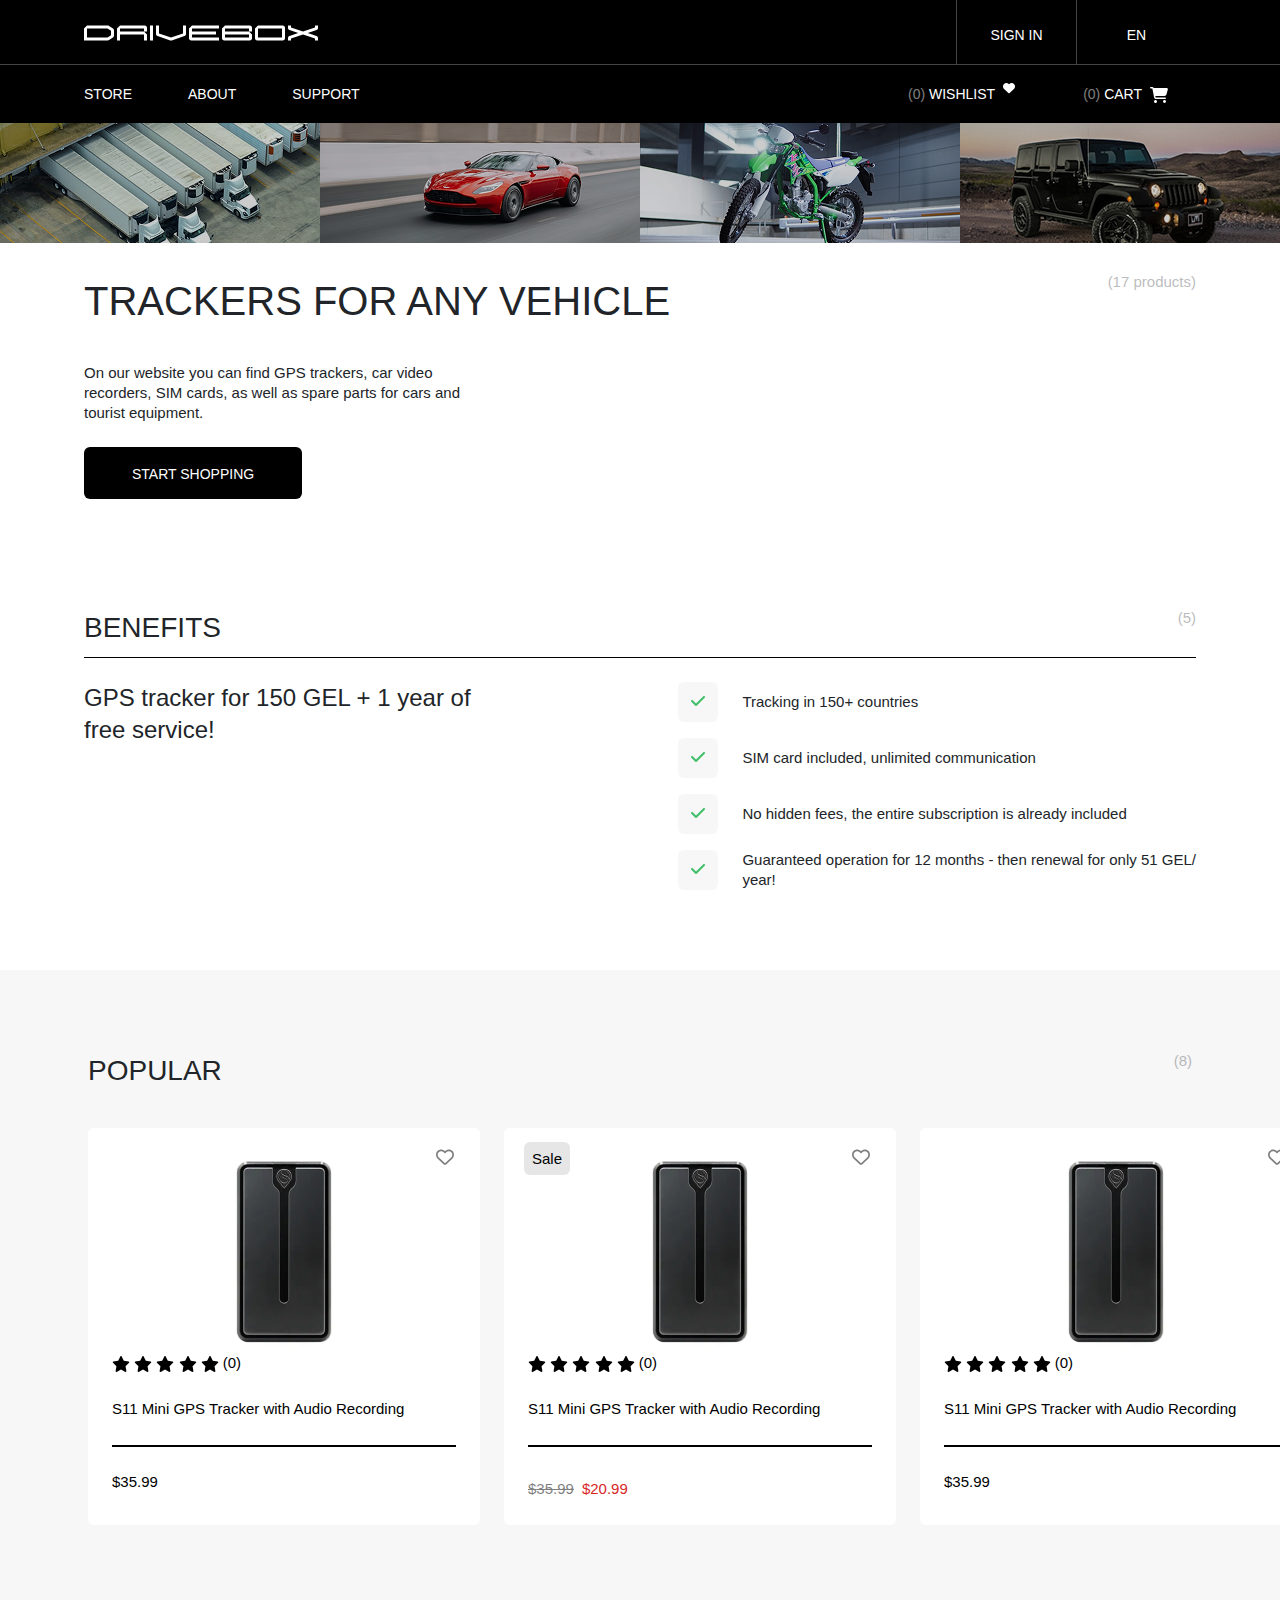
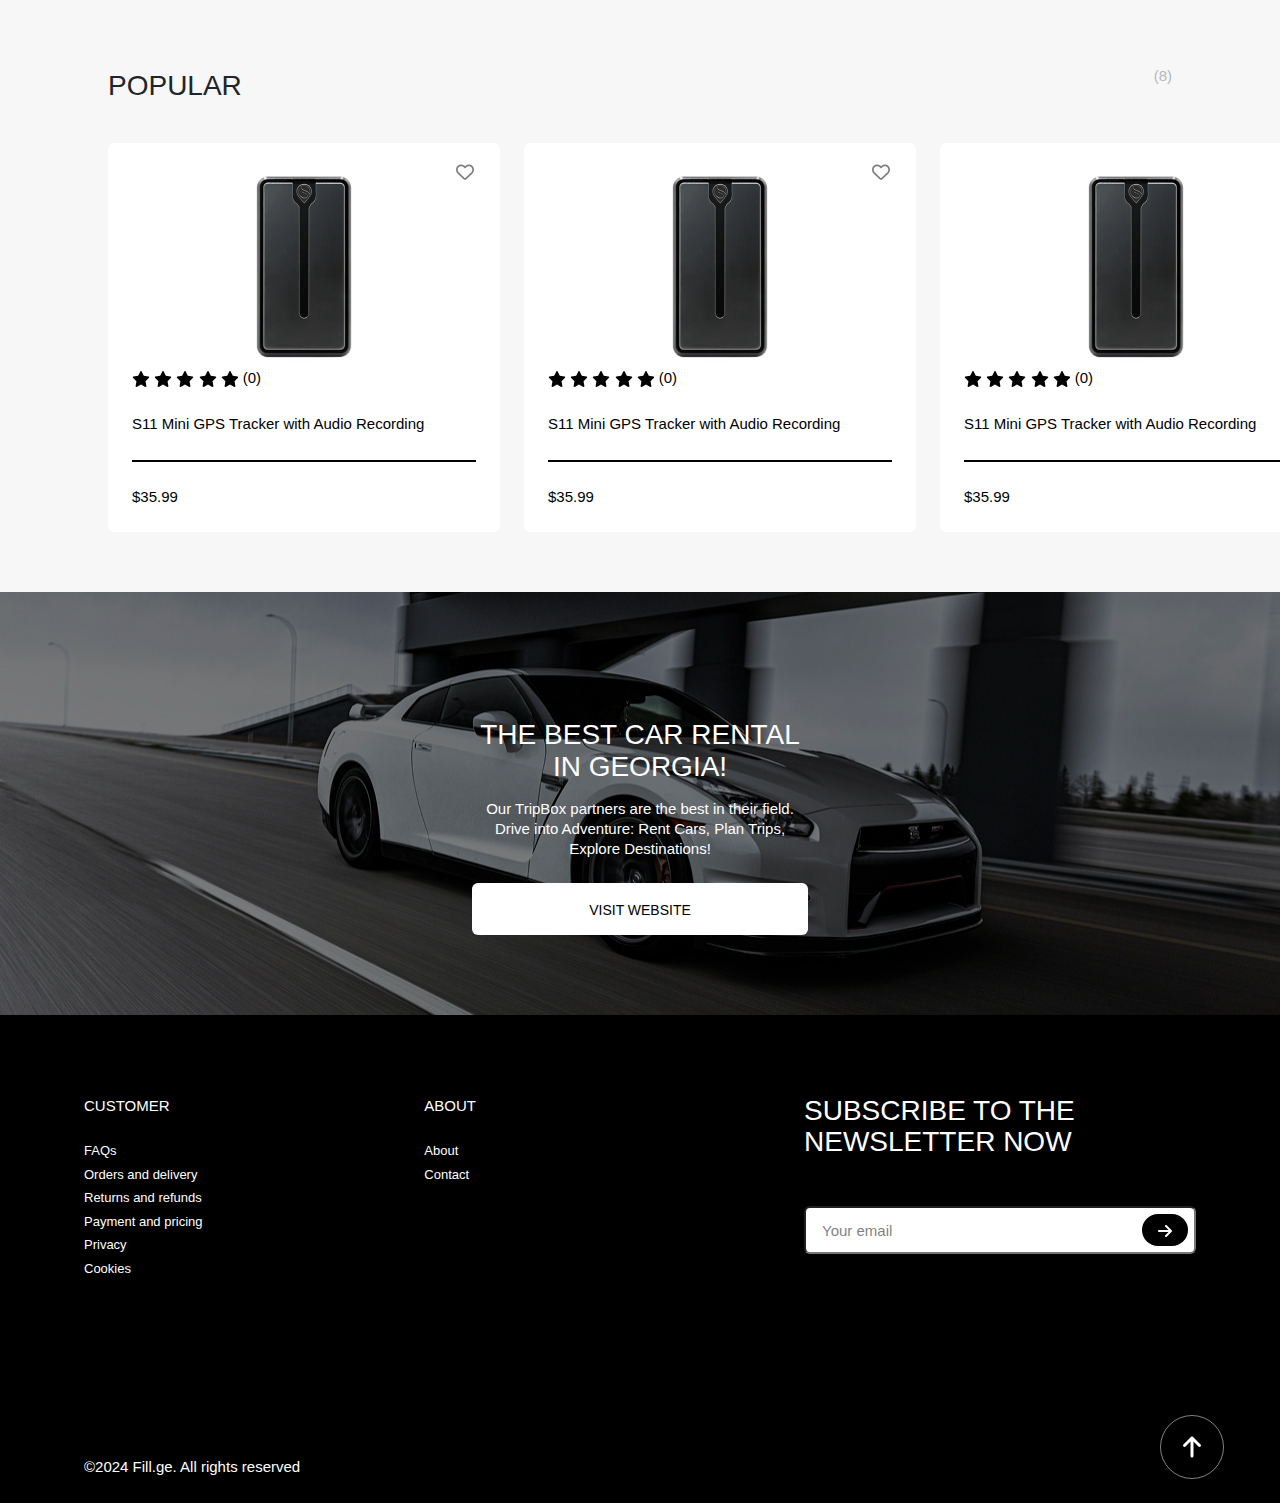
==== home.html @ 739a4459 "Add files via upload" ====
<!DOCTYPE html>
<html lang="en">
<head>
    <meta charset="UTF-8">
    <link rel="stylesheet" type="text/css" href="https://cdn.jsdelivr.net/npm/slick-carousel@1.8.1/slick/slick.css" />
    
    <link rel="stylesheet" href="assets/css/style.min.css">
    
    <!-- Useful meta tags -->
    <meta http-equiv="x-ua-compatible" content="ie=edge">
    <meta name="viewport" content="width=device-width, initial-scale=1, shrink-to-fit=no">
    <meta name="robots" content="index, follow">
    <meta name="google" content="notranslate">
    <meta name="format-detection" content="telephone=no">
    <meta name="description" content="">
    
    <title>Drivebox</title>
</head>
<body>
    <!-- SVG Wishlists -->
    <svg display="none" xmlns="http://www.w3.org/2000/svg">
        <symbol id="wishWithBackground" viewBox="0 0 32 32">

            <path d="M1.4875 9.3875L7.13438 14.6594C7.36875 14.8781 7.67812 15 8 15C8.32187 15 8.63125 14.8781 8.86563 14.6594L14.5125 9.3875C15.4625 8.50312 16 7.2625 16 5.96562V5.78437C16 3.6 14.4219 1.7375 12.2688 1.37812C10.8438 1.14062 9.39375 1.60625 8.375 2.625L8 3L7.625 2.625C6.60625 1.60625 5.15625 1.14062 3.73125 1.37812C1.57812 1.7375 0 3.6 0 5.78437V5.96562C0 7.2625 0.5375 8.50312 1.4875 9.3875Z"/>

        </symbol>
    </svg>

    <svg display="none" xmlns="http://www.w3.org/2000/svg">
        <symbol id="wish" viewBox="0 0 32 32">

            <path d="M10.5844 21.9469L10.4672 21.8391L2.25469 14.2126C0.815625 12.8766 0 11.0016 0 9.03756V8.88287C0 5.58287 2.34375 2.75162 5.5875 2.13287C7.43437 1.77662 9.32344 2.20318 10.8281 3.26256C11.25 3.56256 11.6438 3.90943 12 4.30787C12.1969 4.08287 12.4078 3.87662 12.6328 3.68443C12.8062 3.53443 12.9844 3.39381 13.1719 3.26256C14.6766 2.20318 16.5656 1.77662 18.4125 2.12818C21.6562 2.74693 24 5.58287 24 8.88287V9.03756C24 11.0016 23.1844 12.8766 21.7453 14.2126L13.5328 21.8391L13.4156 21.9469C13.0313 22.3032 12.525 22.5047 12 22.5047C11.475 22.5047 10.9688 22.3079 10.5844 21.9469ZM11.2078 6.79693C11.1891 6.78287 11.175 6.76412 11.1609 6.74537L10.3266 5.80787L10.3219 5.80318C9.23906 4.58912 7.60312 4.036 6.00937 4.34068C3.825 4.75787 2.25 6.661 2.25 8.88287V9.03756C2.25 10.3735 2.80781 11.6532 3.7875 12.5626L12 20.1891L20.2125 12.5626C21.1922 11.6532 21.75 10.3735 21.75 9.03756V8.88287C21.75 6.66568 20.175 4.75787 17.9953 4.34068C16.4016 4.036 14.7609 4.59381 13.6828 5.80318C13.6828 5.80318 13.6828 5.80318 13.6781 5.80787C13.6734 5.81256 13.6781 5.80787 13.6734 5.81256L12.8391 6.75006C12.825 6.76881 12.8062 6.78287 12.7922 6.80162C12.5812 7.01256 12.2953 7.12975 12 7.12975C11.7047 7.12975 11.4188 7.01256 11.2078 6.80162V6.79693Z"/>

        </symbol>
    </svg>


    <div class="page">
        <header class="header">
            <div class="container">
                <div class="header__top">
                    <div class="header__top_wrapper">
                        <div class="header__logo">
                            <a href="#">
                                <img src="assets/images/header/logo.svg" alt="DRIVEBOX">
                            </a>
                        </div>
                        <div class="header__sign-lang">
                            <a href="" class="header__btn">
                                Sign in
                            </a>
                            <button class="header__btn">
                                En
                            </button>
                        </div>
                    </div>
                </div>
            </div>
                <hr class="header__line">
                <div class="container">
                    <div class="header__bottom">
                        <div class="header__bottom_wrapper">
                            <nav class="header__nav">
                                <a href="" class="header__btn first">
                                    Store
                                </a>
                                <a href="" class="header__btn">
                                    About
                                </a>
                                <a href="" class="header__btn">
                                    Support
                                </a>
                            </nav>
                            <div class="header__nav">
                                <div class="wishlist__wrapper">
                                    <button class="header__btn wishlist_btn">
                                        <p>
                                            <span>(0)</span> Wishlist
                                        </p>
                                        <div class="header__icon">
                                            <svg>
                                                <use xlink:href="#wishWithBackground"></use>
                                            </svg>
                                        </div>
        
                                    </button>
                                    <div class="wishlist">
                                        <div class="wishlist__top">
                                            <p>Wishlist</p>
                                            <button class="close">
                                                <span></span>
                                                <span></span>
                                            </button>
                                        </div>
                                        <div class="wishlist__list">
                                            <a href="" class="wishlist__item">
                                                <div class="wishlist__pic">
                                                    <button class="wishlist__wish">
                                                        <svg>
                                                            <use xlink:href="#wishWithBackground"></use>
                                                        </svg>
                                                    </button>
                                                    <div class="wishlist__img">
                                                        <img src="assets/images/products/1/R56L_main_small.png" alt="">
                                                    </div>
                                                </div>
                                                <div class="wishlist__info">
                                                    <p class="wishlist__title">
                                                        R58L - 4G OBD2 GPS Tracker for Vehicle
                                                    </p>
                                                    <p class="wishlist__desc">
                                                        GPS tracker for trucks, cars
                                                    </p>
                                                </div>
                                            </a>
        
                                            <a href="" class="wishlist__item">
                                                <div class="wishlist__pic">
                                                    <button class="wishlist__wish">
                                                        <svg>
                                                            <use xlink:href="#wishWithBackground"></use>
                                                        </svg>
                                                    </button>
                                                    <div class="wishlist__img">
                                                        <img src="assets/images/products/1/R56L_main_small.png" alt="">
                                                    </div>
                                                </div>
                                                <div class="wishlist__info">
                                                    <p class="wishlist__title">
                                                        R58L - 4G OBD2 GPS Tracker for Vehicle
                                                    </p>
                                                    <p class="wishlist__desc">
                                                        GPS tracker for trucks, cars
                                                    </p>
                                                </div>
                                            </a>
        
                                            <a href="" class="wishlist__item">
                                                <div class="wishlist__pic">
                                                    <button class="wishlist__wish">
                                                        <svg>
                                                            <use xlink:href="#wishWithBackground"></use>
                                                        </svg>
                                                    </button>
                                                    <div class="wishlist__img">
                                                        <img src="assets/images/products/1/R56L_main_small.png" alt="">
                                                    </div>
                                                </div>
                                                <div class="wishlist__info">
                                                    <p class="wishlist__title">
                                                        R58L - 4G OBD2 GPS Tracker for Vehicle
                                                    </p>
                                                    <p class="wishlist__desc">
                                                        GPS tracker for trucks, cars
                                                    </p>
                                                </div>
                                            </a>
                                        </div>
                                    </div>
                                </div>
                                <a href="" class="header__btn">
                                    <p>
                                        <span>(0)</span> Cart
                                    </p>
                                    <div class="header__icon">
                                        <img src="assets/images/header/icons/cart.svg" alt="">
                                    </div>
                                </a>
                            </div>
                        </div>
                    </div>
                </div>
            </div>
        </header>
        <main class="main">
            
            <div class="carousel">
                <div class="carousel__wrapper">
                    <a href="">
                        <img src="assets/images/main_carousel/1.jpg" alt="">
                    </a>
                    <a href="">
                        <img src="assets/images/main_carousel/2.jpg" alt="">
                    </a>
                    <a href="">
                        <img src="assets/images/main_carousel/3.jpg" alt="">
                    </a>
                    <a href="">
                        <img src="assets/images/main_carousel/4.jpg" alt="">
                    </a>
                    <a href="">
                        <img src="assets/images/main_carousel/1.jpg" alt="">
                    </a>
                    <a href="">
                        <img src="assets/images/main_carousel/2.jpg" alt="">
                    </a>
                    <a href="">
                        <img src="assets/images/main_carousel/3.jpg" alt="">
                    </a>
                    <a href="">
                        <img src="assets/images/main_carousel/4.jpg" alt="">
                    </a>
                </div>
            </div>
            
            <section class="intro">
                <div class="container">
                    <div class="intro__info">
                        <div class="intro__title">
                            <h1>
                                Trackers for any vehicle
                            </h1>
                            <div class="intro__quantity">
                                (17 products)
                            </div>
                        </div>
                        <p>
                            On our website you can find GPS trackers, car video recorders, SIM cards, as well as spare parts for cars and tourist equipment.
                        </p>
                        <a href="">
                            Start shopping
                        </a>
                    </div>
                </div>
            </section>
            
            <section class="benefits">
                <div class="container">
                    <div class="intro__title">
                        <h2>
                            Benefits
                        </h2>
                        <div class="intro__quantity">
                            (5)
                        </div>
                    </div>
                    <div class="benefits__row">
                        <p>
                            GPS tracker for 150 GEL + 1 year of free service!
                        </p>
                        <div class="benefits__row_item">
                            <div class="benefit">
                                <div class="benefit__icon">
                                    <img src="assets/images/icons/benefit_check.svg" alt="">
                                </div>
                                <p>
                                    Tracking in 150+ countries
                                </p>
                            </div>
                            <div class="benefit">
                                <div class="benefit__icon">
                                    <img src="assets/images/icons/benefit_check.svg" alt="">
                                </div>
                                <p>
                                    SIM card included, unlimited communication
                                </p>
                            </div>
                            <div class="benefit">
                                <div class="benefit__icon">
                                    <img src="assets/images/icons/benefit_check.svg" alt="">
                                </div>
                                <p>
                                    No hidden fees, the entire subscription is already included
                                </p>
                            </div>
                            <div class="benefit">
                                <div class="benefit__icon">
                                    <img src="assets/images/icons/benefit_check.svg" alt="">
                                </div>
                                <p>
                                    Guaranteed operation for 12 months - then renewal for only 51 GEL/ <br> year!
                                </p>
                            </div>
                        </div>
                    </div>
                </div>
            </section>
            
            <section class="popular">
                <div class="container">
                    <div class="intro__title">
                        <h2>
                            Popular
                        </h2>
                        <div class="intro__quantity">
                            (8)
                        </div>
                    </div>
                    <div class="you_may_also_like__row">
                        <div class="you_may_also_like__card">
                            <div class="you_may_also_like__card_img">
                                <img src="assets/images/you_may_also_like/1.png" alt="">
                            </div>
                            <a href="" class="you_may_also_like__card_info">
                                <div class="you_may_also_like__card_rate">
                                    <div class="you_may_also_like__card_stars">
                                        <img src="assets/images/icons/star.svg" alt="">
                                        <img src="assets/images/icons/star.svg" alt="">
                                        <img src="assets/images/icons/star.svg" alt="">
                                        <img src="assets/images/icons/star.svg" alt="">
                                        <img src="assets/images/icons/star.svg" alt="">
                                    </div>
                                    <p>(0)</p>
                                </div>
                                <p class="you_may_also_like__card_title">
                                    S11 Mini GPS Tracker with Audio Recording
                                </p>
                                <hr>
                                <p class="you_may_also_like__card_price">
                                    <span>$</span>35.99
                                </p>
                            </a>
                            <button class="you_may_also_like__card_wish">
                                <svg>
                                    <use xlink:href="#wish"></use>
                                </svg>
                            </button>
                        </div>
            
                        <div class="you_may_also_like__card">
                            <div class="you_may_also_like__card_img">
                                <img src="assets/images/you_may_also_like/1.png" alt="">
                            </div>
                            <a href="" class="you_may_also_like__card_info">
                                <div class="you_may_also_like__card_rate">
                                    <div class="you_may_also_like__card_stars">
                                        <img src="assets/images/icons/star.svg" alt="">
                                        <img src="assets/images/icons/star.svg" alt="">
                                        <img src="assets/images/icons/star.svg" alt="">
                                        <img src="assets/images/icons/star.svg" alt="">
                                        <img src="assets/images/icons/star.svg" alt="">
                                    </div>
                                    <p>(0)</p>
                                </div>
                                <p class="you_may_also_like__card_title">
                                    S11 Mini GPS Tracker with Audio Recording
                                </p>
                                <hr>
                                <div class="you_may_also_like__card_price_sale">
                                    <p class="you_may_also_like__card_price old">
                                        <span>$</span>35.99
                                    </p>
                                    <p class="you_may_also_like__card_price sale">
                                        <span>$</span>20.99
                                    </p>
                                </div>
                            </a>
                            <button class="you_may_also_like__card_wish">
                                <svg>
                                    <use xlink:href="#wish"></use>
                                </svg>
                            </button>
                            <div class="you_may_also_like__card_sale">
                                <a href="">
                                    Sale
                                </a>
                            </div>
                        </div>
            
                        <div class="you_may_also_like__card">
                            <div class="you_may_also_like__card_img">
                                <img src="assets/images/you_may_also_like/1.png" alt="">
                            </div>
                            <a href="" class="you_may_also_like__card_info">
                                <div class="you_may_also_like__card_rate">
                                    <div class="you_may_also_like__card_stars">
                                        <img src="assets/images/icons/star.svg" alt="">
                                        <img src="assets/images/icons/star.svg" alt="">
                                        <img src="assets/images/icons/star.svg" alt="">
                                        <img src="assets/images/icons/star.svg" alt="">
                                        <img src="assets/images/icons/star.svg" alt="">
                                    </div>
                                    <p>(0)</p>
                                </div>
                                <p class="you_may_also_like__card_title">
                                    S11 Mini GPS Tracker with Audio Recording
                                </p>
                                <hr>
                                <p class="you_may_also_like__card_price">
                                    <span>$</span>35.99
                                </p>
                            </a>
                            <button class="you_may_also_like__card_wish">
                                <svg>
                                    <use xlink:href="#wish"></use>
                                </svg>
                            </button>
                        </div>
                    </div>
                </div>
            </section>
            
            <section class="new_arrivals">
                <div class="container">
                    <div class="intro__title">
                        <h2>
                            Popular
                        </h2>
                        <div class="intro__quantity">
                            (8)
                        </div>
                    </div>
                    <div class="you_may_also_like__row">
                        <div class="you_may_also_like__card">
                            <div class="you_may_also_like__card_img">
                                <img src="assets/images/you_may_also_like/1.png" alt="">
                            </div>
                            <a href="" class="you_may_also_like__card_info">
                                <div class="you_may_also_like__card_rate">
                                    <div class="you_may_also_like__card_stars">
                                        <img src="assets/images/icons/star.svg" alt="">
                                        <img src="assets/images/icons/star.svg" alt="">
                                        <img src="assets/images/icons/star.svg" alt="">
                                        <img src="assets/images/icons/star.svg" alt="">
                                        <img src="assets/images/icons/star.svg" alt="">
                                    </div>
                                    <p>(0)</p>
                                </div>
                                <p class="you_may_also_like__card_title">
                                    S11 Mini GPS Tracker with Audio Recording
                                </p>
                                <hr>
                                <p class="you_may_also_like__card_price">
                                    <span>$</span>35.99
                                </p>
                            </a>
                            <button class="you_may_also_like__card_wish">
                                <svg>
                                    <use xlink:href="#wish"></use>
                                </svg>
                            </button>
                        </div>
            
                        <div class="you_may_also_like__card">
                            <div class="you_may_also_like__card_img">
                                <img src="assets/images/you_may_also_like/1.png" alt="">
                            </div>
                            <a href="" class="you_may_also_like__card_info">
                                <div class="you_may_also_like__card_rate">
                                    <div class="you_may_also_like__card_stars">
                                        <img src="assets/images/icons/star.svg" alt="">
                                        <img src="assets/images/icons/star.svg" alt="">
                                        <img src="assets/images/icons/star.svg" alt="">
                                        <img src="assets/images/icons/star.svg" alt="">
                                        <img src="assets/images/icons/star.svg" alt="">
                                    </div>
                                    <p>(0)</p>
                                </div>
                                <p class="you_may_also_like__card_title">
                                    S11 Mini GPS Tracker with Audio Recording
                                </p>
                                <hr>
                                <p class="you_may_also_like__card_price">
                                    <span>$</span>35.99
                                </p>
                            </a>
                            <button class="you_may_also_like__card_wish">
                                <svg>
                                    <use xlink:href="#wish"></use>
                                </svg>
                            </button>
                        </div>
            
                        <div class="you_may_also_like__card">
                            <div class="you_may_also_like__card_img">
                                <img src="assets/images/you_may_also_like/1.png" alt="">
                            </div>
                            <a href="" class="you_may_also_like__card_info">
                                <div class="you_may_also_like__card_rate">
                                    <div class="you_may_also_like__card_stars">
                                        <img src="assets/images/icons/star.svg" alt="">
                                        <img src="assets/images/icons/star.svg" alt="">
                                        <img src="assets/images/icons/star.svg" alt="">
                                        <img src="assets/images/icons/star.svg" alt="">
                                        <img src="assets/images/icons/star.svg" alt="">
                                    </div>
                                    <p>(0)</p>
                                </div>
                                <p class="you_may_also_like__card_title">
                                    S11 Mini GPS Tracker with Audio Recording
                                </p>
                                <hr>
                                <p class="you_may_also_like__card_price">
                                    <span>$</span>35.99
                                </p>
                            </a>
                            <button class="you_may_also_like__card_wish">
                                <svg>
                                    <use xlink:href="#wish"></use>
                                </svg>
                            </button>
                        </div>
                    </div>
                </div>
            </section>
            
            <section class="about">
                <div class="container">
                    <div class="logo">
                        <img src="assets/images/about/logo.jpg" alt="">
                    </div>
                    <div class="about__info">
                        <h2>
                            The best car rental in Georgia!
                        </h2>
                        <p>
                            Our TripBox partners are the best in their field. Drive into Adventure: Rent Cars, Plan Trips, Explore Destinations!
                        </p>
                    </div>
                    <a href="">
                        Visit website
                    </a>
                </div>
            </section>
        </main>

        <footer class="footer">
            <div class="container">
                <div class="footer__main">
                    <div class="footer__links">
                        <div class="footer__links_wrapper">
                            <div class="footer__nav_wrapper">
                                <nav class="footer__nav">
                                    <p>
                                        CUSTOMER
                                    </p>
                                    <ul>
                                        <li>
                                            <a href="">
                                                FAQs
                                            </a>
                                            <a href="">
                                                Orders and delivery
                                            </a>
                                            <a href="">
                                                Returns and refunds
                                            </a>
                                            <a href="">
                                                Payment and pricing
                                            </a>
                                            <a href="">
                                                Privacy
                                            </a>
                                            <a href="">
                                                Cookies
                                            </a>
                                        </li>
                                    </ul>
                                </nav>
                                <nav class="footer__nav">
                                    <p>
                                        ABOUT
                                    </p>
                                    <ul>
                                        <li>
                                            <a href="">
                                                About
                                            </a>
                                            <a href="">
                                                Contact
                                            </a>
                                        </li>
                                    </ul>
                                </nav>
                            </div>
                        </div>
                        <p>©2024 Fill.ge. All rights reserved</p>
                    </div>
                    <div class="footer__newsletter">
                        <div class="footer__newsletter_wrapper">
                            <p>
                                Subscribe to the newsletter now
                            </p>
                            <form action="">
                                <input type="email" placeholder="Your email">
                                <button type="submit">
                                    <img src="assets/images/footer/icons/submit.svg" alt="">
                                </button>
                            </form>
                        </div>
                    </div>
                </div>
                <a href="#" class="back">
                    <img src="assets/images/footer/icons/back.svg" alt="">
                </a>
            </div>
        </footer>
    </div>

    <!-- JQuery -->
    <script src="https://cdnjs.cloudflare.com/ajax/libs/jquery/3.6.1/jquery.min.js"
    integrity="sha512-aVKKRRi/Q/YV+4mjoKBsE4x3H+BkegoM/em46NNlCqNTmUYADjBbeNefNxYV7giUp0VxICtqdrbqU7iVaeZNXA=="
    crossorigin="anonymous" referrerpolicy="no-referrer"></script>
    <script src="https://code.jquery.com/jquery-1.11.3.min.js"></script>

    <!-- Slick Slider -->
    <script type="text/javascript" src="https://cdn.jsdelivr.net/npm/slick-carousel@1.8.1/slick/slick.min.js"></script>

    <script src="assets/js/app.js"></script>
</body>
</html>
---- assets/css/style.min.css ----
@font-face {
  font-family: "BPG ExtraSquare Mtavruli";
  src: url("fonts/BPGExtraSquareMtavruli.woff2") format("woff2"), url("fonts/BPGExtraSquareMtavruli.woff") format("woff");
  font-weight: normal;
  font-style: normal;
  font-display: swap;
}
:root {
  --font-family: "BPG ExtraSquare Mtavruli", sans-serif;
  --second-family: "Noto Sans Georgian", sans-serif;
  --third-family: "Roboto", sans-serif;
}

/*!
 * Bootstrap Reboot v4.3.1 (https://getbootstrap.com/)
 * Copyright 2011-2019 The Bootstrap Authors
 * Copyright 2011-2019 Twitter, Inc.
 * Licensed under MIT (https://github.com/twbs/bootstrap/blob/master/LICENSE)
 * Forked from Normalize.css, licensed MIT (https://github.com/necolas/normalize.css/blob/master/LICENSE.md)
 */
*, ::after, ::before {
  box-sizing: border-box;
}

html {
  font-family: sans-serif;
  line-height: 1.15;
  -webkit-text-size-adjust: 100%;
  -webkit-tap-highlight-color: transparent;
}

article, aside, figcaption, figure, footer, header, hgroup, main, nav, section {
  display: block;
}

body {
  margin: 0;
  font-family: -apple-system, BlinkMacSystemFont, "Segoe UI", Roboto, "Helvetica Neue", Arial, "Noto Sans", sans-serif, "Apple Color Emoji", "Segoe UI Emoji", "Segoe UI Symbol", "Noto Color Emoji";
  font-size: 1rem;
  font-weight: 400;
  line-height: 1.5;
  color: #212529;
  text-align: left;
  background-color: #fff;
}

[tabindex="-1"]:focus {
  outline: 0 !important;
}

hr {
  box-sizing: content-box;
  height: 0;
  overflow: visible;
}

h1, h2, h3, h4, h5, h6 {
  margin-top: 0;
  margin-bottom: 0.5rem;
}

p {
  margin-top: 0;
  margin-bottom: 1rem;
}

abbr[data-original-title], abbr[title] {
  text-decoration: underline;
  -webkit-text-decoration: underline dotted;
  text-decoration: underline dotted;
  cursor: help;
  border-bottom: 0;
  -webkit-text-decoration-skip-ink: none;
  text-decoration-skip-ink: none;
}

address {
  margin-bottom: 1rem;
  font-style: normal;
  line-height: inherit;
}

dl, ol, ul {
  margin-top: 0;
  margin-bottom: 1rem;
}

ol ol, ol ul, ul ol, ul ul {
  margin-bottom: 0;
}

dt {
  font-weight: 700;
}

dd {
  margin-bottom: 0.5rem;
  margin-left: 0;
}

blockquote {
  margin: 0 0 1rem;
}

b, strong {
  font-weight: bolder;
}

small {
  font-size: 80%;
}

sub, sup {
  position: relative;
  font-size: 75%;
  line-height: 0;
  vertical-align: baseline;
}

sub {
  bottom: -0.25em;
}

sup {
  top: -0.5em;
}

a {
  color: #007bff;
  text-decoration: none;
  background-color: transparent;
}

a:hover {
  color: #0056b3;
  text-decoration: underline;
}

a:not([href]):not([tabindex]) {
  color: inherit;
  text-decoration: none;
}

a:not([href]):not([tabindex]):focus, a:not([href]):not([tabindex]):hover {
  color: inherit;
  text-decoration: none;
}

a:not([href]):not([tabindex]):focus {
  outline: 0;
}

code, kbd, pre, samp {
  font-family: SFMono-Regular, Menlo, Monaco, Consolas, "Liberation Mono", "Courier New", monospace;
  font-size: 1em;
}

pre {
  margin-top: 0;
  margin-bottom: 1rem;
  overflow: auto;
}

figure {
  margin: 0 0 1rem;
}

img {
  vertical-align: middle;
  border-style: none;
}

svg {
  overflow: hidden;
  vertical-align: middle;
}

table {
  border-collapse: collapse;
}

caption {
  padding-top: 0.75rem;
  padding-bottom: 0.75rem;
  color: #6c757d;
  text-align: left;
  caption-side: bottom;
}

th {
  text-align: inherit;
}

label {
  display: inline-block;
  margin-bottom: 0.5rem;
}

button {
  border-radius: 0;
}

button:focus {
  outline: 1px dotted;
  outline: 5px auto -webkit-focus-ring-color;
}

button, input, optgroup, select, textarea {
  margin: 0;
  font-family: inherit;
  font-size: inherit;
  line-height: inherit;
}

button, input {
  overflow: visible;
}

button, select {
  text-transform: none;
}

select {
  word-wrap: normal;
}

[type=button], [type=reset], [type=submit], button {
  -webkit-appearance: button;
}

[type=button]:not(:disabled), [type=reset]:not(:disabled), [type=submit]:not(:disabled), button:not(:disabled) {
  cursor: pointer;
}

[type=button]::-moz-focus-inner, [type=reset]::-moz-focus-inner, [type=submit]::-moz-focus-inner, button::-moz-focus-inner {
  padding: 0;
  border-style: none;
}

input[type=checkbox], input[type=radio] {
  box-sizing: border-box;
  padding: 0;
}

input[type=date], input[type=datetime-local], input[type=month], input[type=time] {
  -webkit-appearance: listbox;
}

textarea {
  overflow: auto;
  resize: vertical;
}

fieldset {
  min-width: 0;
  padding: 0;
  margin: 0;
  border: 0;
}

legend {
  display: block;
  width: 100%;
  max-width: 100%;
  padding: 0;
  margin-bottom: 0.5rem;
  font-size: 1.5rem;
  line-height: inherit;
  color: inherit;
  white-space: normal;
}

progress {
  vertical-align: baseline;
}

[type=number]::-webkit-inner-spin-button, [type=number]::-webkit-outer-spin-button {
  height: auto;
}

[type=search] {
  outline-offset: -2px;
  -webkit-appearance: none;
}

[type=search]::-webkit-search-decoration {
  -webkit-appearance: none;
}

::-webkit-file-upload-button {
  font: inherit;
  -webkit-appearance: button;
}

output {
  display: inline-block;
}

summary {
  display: list-item;
  cursor: pointer;
}

template {
  display: none;
}

[hidden] {
  display: none !important;
}

html {
  scroll-behavior: smooth;
}

body {
  background-color: #f7f7f8;
  font-size: 15px;
  font-family: var(--font-family);
}

p {
  margin: 0;
}

button {
  outline: none;
  background: none;
  border: 0;
}
button:focus {
  outline: none;
}

.page {
  display: flex;
  flex-direction: column;
}

.container {
  max-width: 1168px;
  width: 100%;
  padding: 0 28px;
  margin: 0 auto;
}

h2 {
  font-weight: 400;
  font-size: 40px;
  text-transform: uppercase;
  text-align: center;
}

h3 {
  font-weight: 400;
  font-size: 24px;
  color: #000;
}

a {
  transition: all 0.3s ease;
  color: #000;
}
a:hover {
  color: #fff;
  text-decoration: none;
}

ul {
  padding-left: 0;
}

ul li {
  list-style-type: none;
}

.header {
  background: #000;
}

.header__top {
  padding: 0px 0;
}
.header__top .header__btn {
  border-left: 1px solid #444;
  padding: 24px 0px;
  width: 120px;
  height: 64px;
}

.header__icon svg {
  width: 24px;
  height: 24px;
  fill: #fff;
}

.header__top_wrapper {
  display: flex;
  align-items: center;
  justify-content: space-between;
}

.header__sign-lang {
  display: flex;
}
.header__sign-lang .header__btn {
  padding-top: 24.5px;
  padding-bottom: 24.5px;
}

.header__btn {
  text-align: center;
  background: none;
  display: block;
  border-top: 0;
  color: #fff;
  font-size: 14px;
  text-transform: uppercase;
}

.header__line {
  background: #444;
  height: 1px;
  border: 0;
  margin-top: 0px;
  margin-bottom: 0;
}

.header__bottom_wrapper {
  padding: 16px 0;
  display: flex;
  justify-content: space-between;
  align-items: center;
}

.header__nav {
  display: flex;
}
.header__nav .header__btn {
  padding-left: 28px;
  padding-right: 28px;
  display: flex;
  align-items: center;
}
.header__nav .header__btn.first {
  padding-left: 0;
}
.header__nav .header__btn p {
  margin-right: 8px;
  margin-bottom: 0;
}
.header__nav .header__btn p span {
  color: rgba(255, 255, 255, 0.5);
}

.wishlist {
  background: #fff;
  height: 100vh;
  padding: 24px;
  width: 420px;
  position: fixed;
  top: 0;
  right: 0;
  z-index: 9;
  overflow-y: auto;
  transform: translateX(100%);
  transition: all 0.3s ease;
}
.wishlist.active {
  transform: translateX(0);
}

.wishlist__top {
  display: flex;
  justify-content: space-between;
  font-size: 20px;
  color: #161612;
}

.close {
  height: 32px;
}
.close span {
  width: 32px;
  height: 1px;
  display: block;
  background-color: black;
  border-radius: 2px;
}
.close span:first-child {
  transform: rotate(45deg) translate(0px, 1px);
}
.close span:last-child {
  transform: rotate(-45deg) translate(0px, -1px);
}

.wishlist__list {
  margin-top: 24px;
}

.wishlist__item {
  display: flex;
  align-items: center;
  position: relative;
  justify-content: space-between;
}
.wishlist__item:hover {
  color: #000;
}
.wishlist__item:after {
  content: "";
  width: 100%;
  position: absolute;
  width: 100%;
  height: 2px;
  background: #d1d1d1;
  width: 420px;
  right: -24px;
  bottom: 0;
}
.wishlist__item:first-child:before {
  content: "";
  width: 100%;
  position: absolute;
  width: 100%;
  height: 2px;
  background: #d1d1d1;
  width: 420px;
  right: -24px;
  top: 0;
}

.wishlist__wish {
  position: absolute;
  top: 12px;
  left: -8px;
}
.wishlist__wish svg {
  width: 32px;
  height: 32px;
}

.wishlist__img {
  background: #f7f7f8;
  border-radius: 4px;
  width: 80px;
  height: 80px;
  background: #f7f7f8;
  margin: 16px 0;
}
.wishlist__img img {
  width: 100%;
  border-radius: 4px;
  height: 100%;
  object-fit: cover;
  mix-blend-mode: darken;
}

.wishlist__info {
  display: flex;
  flex-direction: column;
  justify-content: space-between;
  max-width: 252px;
  height: 64px;
}

.wishlist__title {
  line-height: 133%;
}

.wishlist__desc {
  font-size: 13px;
}

.carousel__wrapper {
  display: flex;
  overflow: auto;
  width: 100%;
}
.carousel__wrapper a {
  display: inline-block;
  max-width: 320px;
}
.carousel__wrapper a img {
  max-width: 320px;
  object-fit: cover;
}

.footer {
  background: #000;
  padding: 80px 0 24px;
  color: #fff;
  display: flex;
}
.footer .container {
  position: relative;
}

.footer__main {
  display: flex;
  justify-content: space-between;
}

.footer__main {
  display: flex;
  justify-content: space-between;
}

.footer__nav_wrapper {
  display: flex;
  justify-content: space-between;
}

.footer__links {
  display: flex;
  flex-direction: column;
  max-width: 392px;
  width: 100%;
  justify-content: space-between;
  min-height: 384px;
}

.footer__nav ul {
  margin-top: 24px;
}
.footer__nav a {
  font-size: 13px;
  margin-top: 4px;
  display: block;
  color: #fff;
  text-decoration: none;
}

.footer__newsletter {
  width: 392px;
  width: 100%;
  display: flex;
  justify-content: flex-end;
}
.footer__newsletter p {
  font-size: 28px;
  line-height: 114%;
  text-transform: uppercase;
  width: 392px;
}
.footer__newsletter form {
  position: relative;
  width: 100%;
  margin-top: 48px;
}
.footer__newsletter form input {
  width: 100%;
  border-radius: 6px;
  padding: 8px 8px 8px 16px;
  width: 392px;
  height: 48px;
  background: #fff;
  outline: none;
}
.footer__newsletter form input::placeholder {
  font-size: 15px;
  line-height: 133%;
  color: #000;
  opacity: 0.5;
}
.footer__newsletter form button {
  border-radius: 100px;
  width: 46px;
  height: 32px;
  background: #000;
  outline: none;
  border: none;
  position: absolute;
  right: 8px;
  top: 50%;
  transform: translateY(-50%);
}

.back {
  border: 1px solid rgba(255, 255, 255, 0.5);
  border-radius: 100px;
  width: 64px;
  height: 64px;
  text-align: center;
  position: absolute;
  right: 0;
  bottom: 0;
  display: flex;
  flex-direction: column;
  justify-content: center;
}
.back img {
  width: 18px;
  height: 24px;
  text-align: center;
  margin-left: auto;
  margin-right: auto;
}

.intro {
  padding: 28px 0;
  background: #fff;
}
.intro p {
  margin-top: 24px;
  line-height: 133%;
  max-width: 392px;
}
.intro a {
  margin-top: 24px;
  border-radius: 6px;
  padding: 18px 48px;
  height: 52px;
  background: #000;
  font-size: 14px;
  line-height: 1.4;
  text-transform: uppercase;
  text-align: center;
  color: #fff;
  display: inline-block;
}

.intro__title {
  display: flex;
  justify-content: space-between;
}
.intro__title h1 {
  font-size: 40px;
  text-transform: uppercase;
  font-weight: 400;
}
.intro__title h2 {
  font-size: 28px;
}
.intro__title .intro__quantity {
  opacity: 0.3;
}

.benefits {
  padding: 80px 0;
  background: #fff;
}

.benefits__row {
  display: flex;
  justify-content: space-between;
  border-top: 1px solid #000;
  padding-top: 24px;
}
.benefits__row > p {
  font-size: 24px;
  line-height: 133%;
  max-width: 392px;
}

.benefits__row_item {
  max-width: 600px;
}

.benefit {
  display: flex;
  margin-top: 16px;
  align-items: center;
  line-height: 133%;
}
.benefit:first-child {
  margin-top: 0;
}

.benefit__icon {
  margin-right: 24px;
  border-radius: 6px;
  width: 40px;
  height: 40px;
  padding: 8px 0;
  text-align: center;
  background: #F7F7F8;
}

.popular {
  padding: 80px 60px;
}
.popular .you_may_also_like__row {
  margin-top: 28px;
}

.new_arrivals {
  padding: 60px 80px;
}
.new_arrivals .you_may_also_like__row {
  margin-top: 28px;
}

.about {
  padding: 80px 0;
  background: url("../images/about/bg.jpg") no-repeat center/cover;
  text-align: center;
  color: #fff;
}
.about .container {
  max-width: 392px;
  margin: 0 auto;
}
.about a {
  border-radius: 6px;
  padding: 18px 48px;
  display: inline-block;
  width: 100%;
  height: 52px;
  backdrop-filter: blur(40px);
  background: #fff;
  font-size: 14px;
  line-height: 1.4;
  text-transform: uppercase;
  color: #000;
  margin-top: 24px;
}

.about__info {
  margin-top: 24px;
  max-width: 392px;
}
.about__info h2 {
  font-size: 28px;
  line-height: 114%;
}
.about__info p {
  margin-top: 16px;
  line-height: 133%;
}

.main_info {
  padding: 28px 0;
}
.main_info .container {
  display: flex;
  gap: 24px;
}
.main_info h1 {
  font-weight: 400;
  font-size: 28px;
  line-height: 114%;
  text-transform: uppercase;
}
.main_info .line {
  height: 1px;
  background: #000;
}

.main_info__pic_area {
  position: relative;
  width: 808px;
}

.main_info__gallery {
  position: absolute;
  top: 24px;
  left: 24px;
  display: flex;
}
.main_info__gallery .main_info__gallery_item {
  margin-right: 8px;
  position: relative;
  border-radius: 6px;
  cursor: pointer;
}
.main_info__gallery .main_info__gallery_item:after {
  content: "";
  display: inline-block;
  background: #000 url("../images/icons/preview_icon.svg") no-repeat center center;
  width: 18px;
  height: 16px;
  width: 100%;
  height: 100%;
  position: absolute;
  left: 50%;
  top: 50%;
  transform: translateX(-50%) translateY(-50%);
  opacity: 0;
  border-radius: 6px;
  transition: all 0.3s ease;
}
.main_info__gallery .main_info__gallery_item.preview {
  width: 48px;
}
.main_info__gallery .main_info__gallery_item.preview:after {
  content: "";
  display: inline-block;
  background: #000 url("../images/icons/preview_icon.svg") no-repeat center center;
  width: 18px;
  height: 16px;
  width: 100%;
  height: 100%;
  position: absolute;
  left: 50%;
  top: 50%;
  transform: translateX(-50%) translateY(-50%);
  opacity: 0;
  border-radius: 6px;
  transition: all 0.3s ease;
}
.main_info__gallery .main_info__gallery_item:hover {
  opacity: 0.5;
}
.main_info__gallery .main_info__gallery_item:hover:after {
  opacity: 1;
}
.main_info__gallery a {
  margin-right: 8px;
}
.main_info__gallery a:last-child {
  margin-right: 0;
}
.main_info__gallery a img {
  width: 48px;
  height: 48px;
  object-fit: contain;
}
.main_info__gallery a.preview img {
  width: 64px;
}

.main_info__pic {
  max-height: 600px;
  max-width: 808px;
  padding: 40px 0;
  background: #fff;
}
.main_info__pic img {
  max-width: 520px;
  max-height: 520px;
  object-fit: contain;
  display: flex;
  justify-content: center;
  margin-left: auto;
  margin-right: auto;
}

.main_info__info_field {
  max-width: 392px;
}

.main_info__benefits {
  margin-top: 32px;
  margin-bottom: 32px;
  font-size: 15px;
}
.main_info__benefits img {
  margin-right: 16px;
}
.main_info__benefits li {
  margin-top: 8px;
}
.main_info__benefits li:first-child {
  margin-top: 0;
}

.price {
  margin-top: 32px;
  font-size: 24px;
}

.main_info__add {
  margin-top: 32px;
  display: flex;
  justify-content: space-between;
  align-items: center;
  background: #fff;
  border-radius: 6px;
  padding: 14px 16px;
}
.main_info__add input {
  background: none;
  border: 0;
  text-align: center;
  font-size: 14px;
  text-transform: uppercase;
  color: #000;
}

.main_info__btn_area {
  border: none;
  background: none;
}
.main_info__btn_area.disabled {
  opacity: 0.3;
  pointer-events: none;
}

.main_info__btn-delivery {
  margin-top: 32px;
}
.main_info__btn-delivery p {
  margin-top: 16px;
  display: flex;
  justify-content: center;
  font-family: var(--second-family);
  font-size: 13px;
}

.main_info__btn {
  border-radius: 6px;
  padding: 18px 24px;
  width: 100%;
  height: 52px;
  background: #000;
  font-size: 14px;
  line-height: 114%;
  text-transform: uppercase;
  color: #fff;
}

.main_info__other_info {
  margin-top: 32px;
}

.main_info__other_info_item {
  border-top: 1px solid #000;
  padding: 16px;
  padding-left: 0;
  padding-right: 0;
}
.main_info__other_info_item:last-child {
  border-bottom: 1px solid #000;
}
.main_info__other_info_item:last-child .main_info__other_info_text {
  margin-bottom: 32px;
}

.main_info__other_info_title {
  font-weight: 400;
  font-size: 20px;
  display: flex;
  margin-bottom: 0;
  cursor: pointer;
}
.main_info__other_info_title img {
  transition: all 0.3s ease;
  display: block;
  margin-left: auto;
}
.main_info__other_info_title.active img {
  transform: rotate(180deg);
}

.you_may_also_like__card_wish svg {
  width: 24px;
  height: 24px;
  opacity: 0.5;
}
.you_may_also_like__card_wish.active svg {
  opacity: 1;
  fill: #000;
}

.you_may_also_like__card_info:hover {
  color: #000;
}

.main_info__other_info_text {
  margin-top: 32px;
  font-size: 15px;
  line-height: 133%;
  margin-bottom: 16px;
}

.main_info__other_info_row {
  display: flex;
  justify-content: space-between;
  font-size: 13px;
  border-bottom: 1px solid #d1d1d1;
  padding: 12px 0px;
  gap: 24px;
}
.main_info__other_info_row:last-child {
  border: none;
  padding-bottom: 0;
}

.main_info__other_info_row_left {
  min-width: 166px;
}

.main_info__other_info_row_right {
  line-height: 123%;
  text-align: right;
}

.also_like {
  padding-top: 80px;
}

.also_like__rows {
  margin-top: 64px;
}

.also_like__row {
  display: flex;
  justify-content: space-between;
  margin-bottom: 48px;
}
.also_like__row:last-child {
  margin-bottom: 0;
}
.also_like__row p {
  margin-top: 24px;
  line-height: 133%;
}

.also_like__item {
  width: 33%;
}

.also_like__item_title h3 {
  margin-top: 16px;
}

.you_may_also_like {
  margin: 120px 0 80px;
}

.you_may_also_like__row {
  margin-top: 64px;
  display: flex;
  justify-content: space-between;
  gap: 24px;
}

.you_may_also_like__card {
  border-radius: 6px;
  padding: 24px;
  background: #fff;
  position: relative;
  color: #000;
}
.you_may_also_like__card:hover {
  color: #000;
}
.you_may_also_like__card hr {
  margin-top: 24px;
  border: 1px solid #000;
}

.you_may_also_like__card_info {
  padding-top: 16px 0;
}

.you_may_also_like__card_rate {
  display: flex;
  align-items: center;
}

.you_may_also_like__card_stars {
  margin-right: 4px;
}

.you_may_also_like__card_title {
  margin-top: 24px;
}

.you_may_also_like__card_price {
  margin-top: 24px;
}

.you_may_also_like__card_wish {
  position: absolute;
  top: 0;
  right: 0;
  padding: 20px;
}

.you_may_also_like__card_sale {
  position: absolute;
  top: 20px;
  left: 20px;
}
.you_may_also_like__card_sale a {
  border-radius: 6px;
  padding: 8px;
  width: 48px;
  height: 36px;
  background: #e6e6e6;
}
.you_may_also_like__card_sale a:hover {
  color: #000;
}

.you_may_also_like__card_price_sale {
  display: flex;
}
.you_may_also_like__card_price_sale .old {
  text-decoration: line-through;
  opacity: 0.5;
  margin-right: 8px;
}
.you_may_also_like__card_price_sale .sale {
  color: #d92626;
}
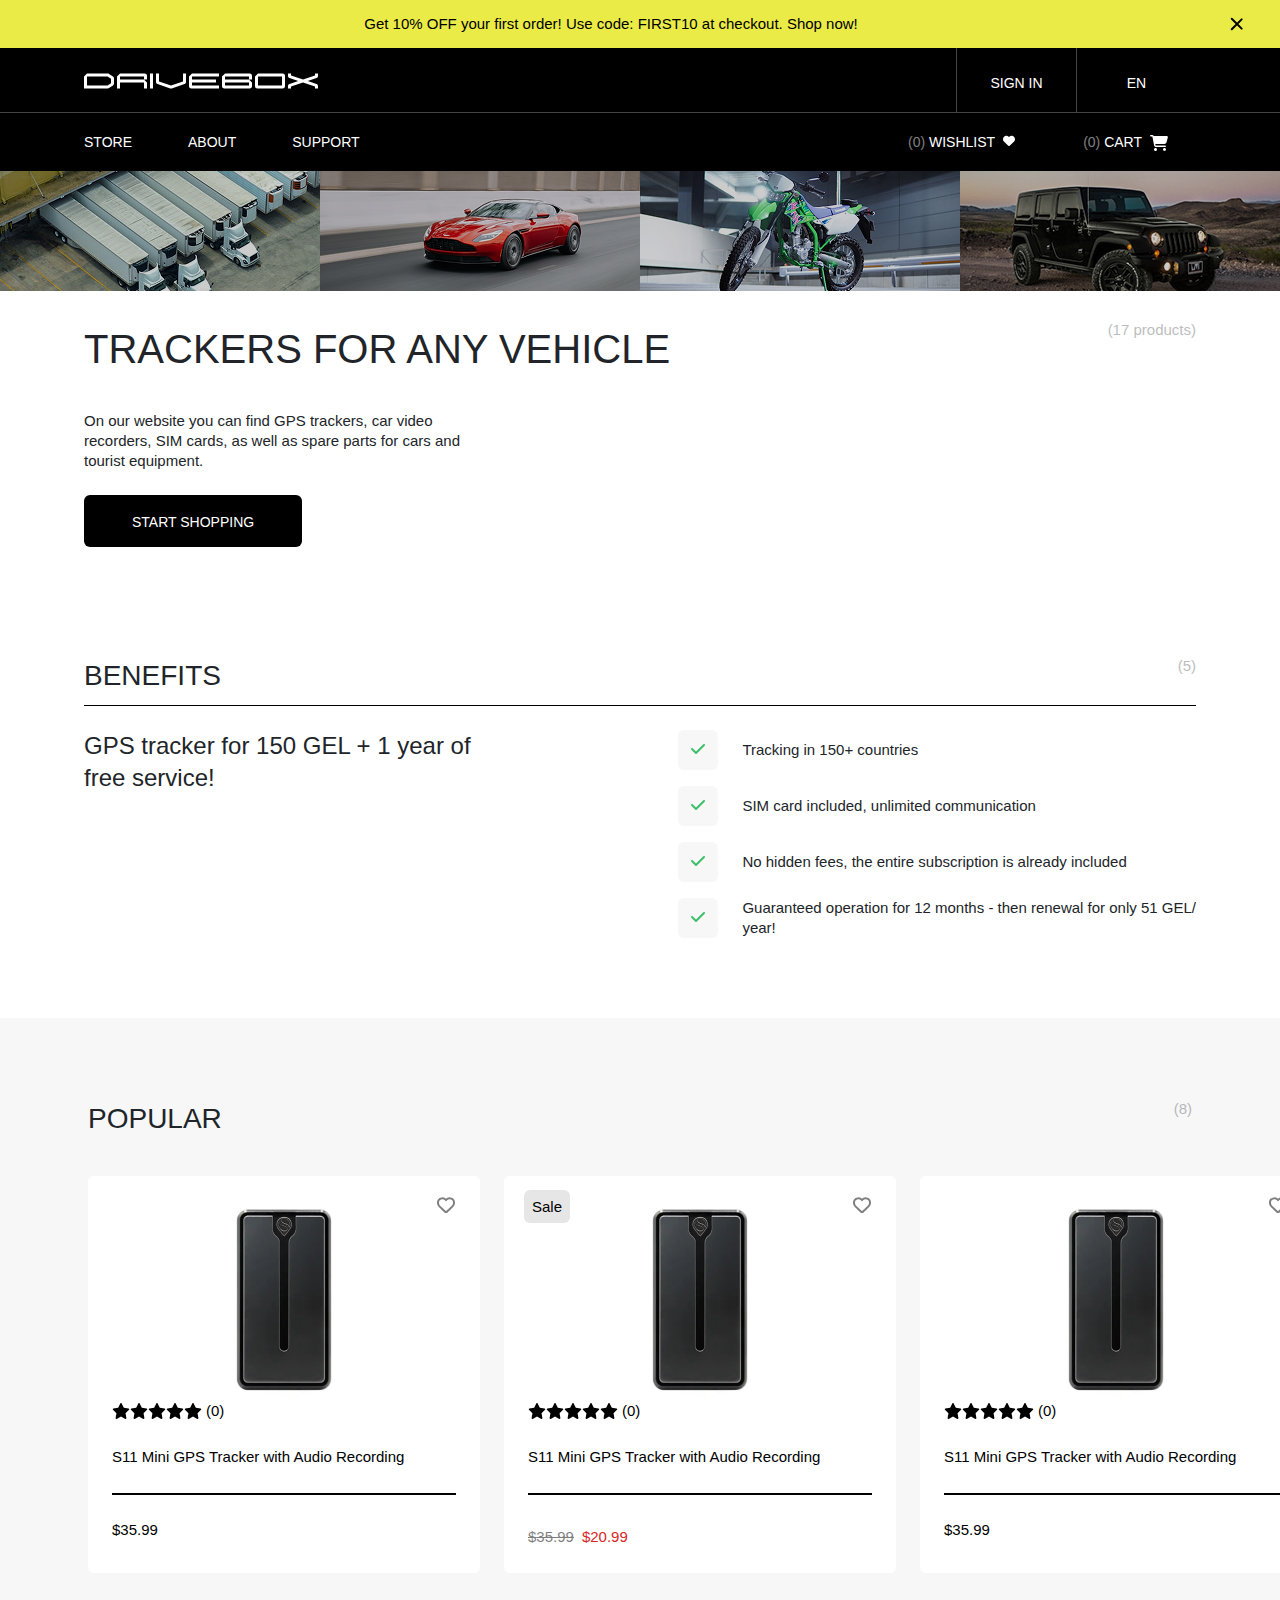
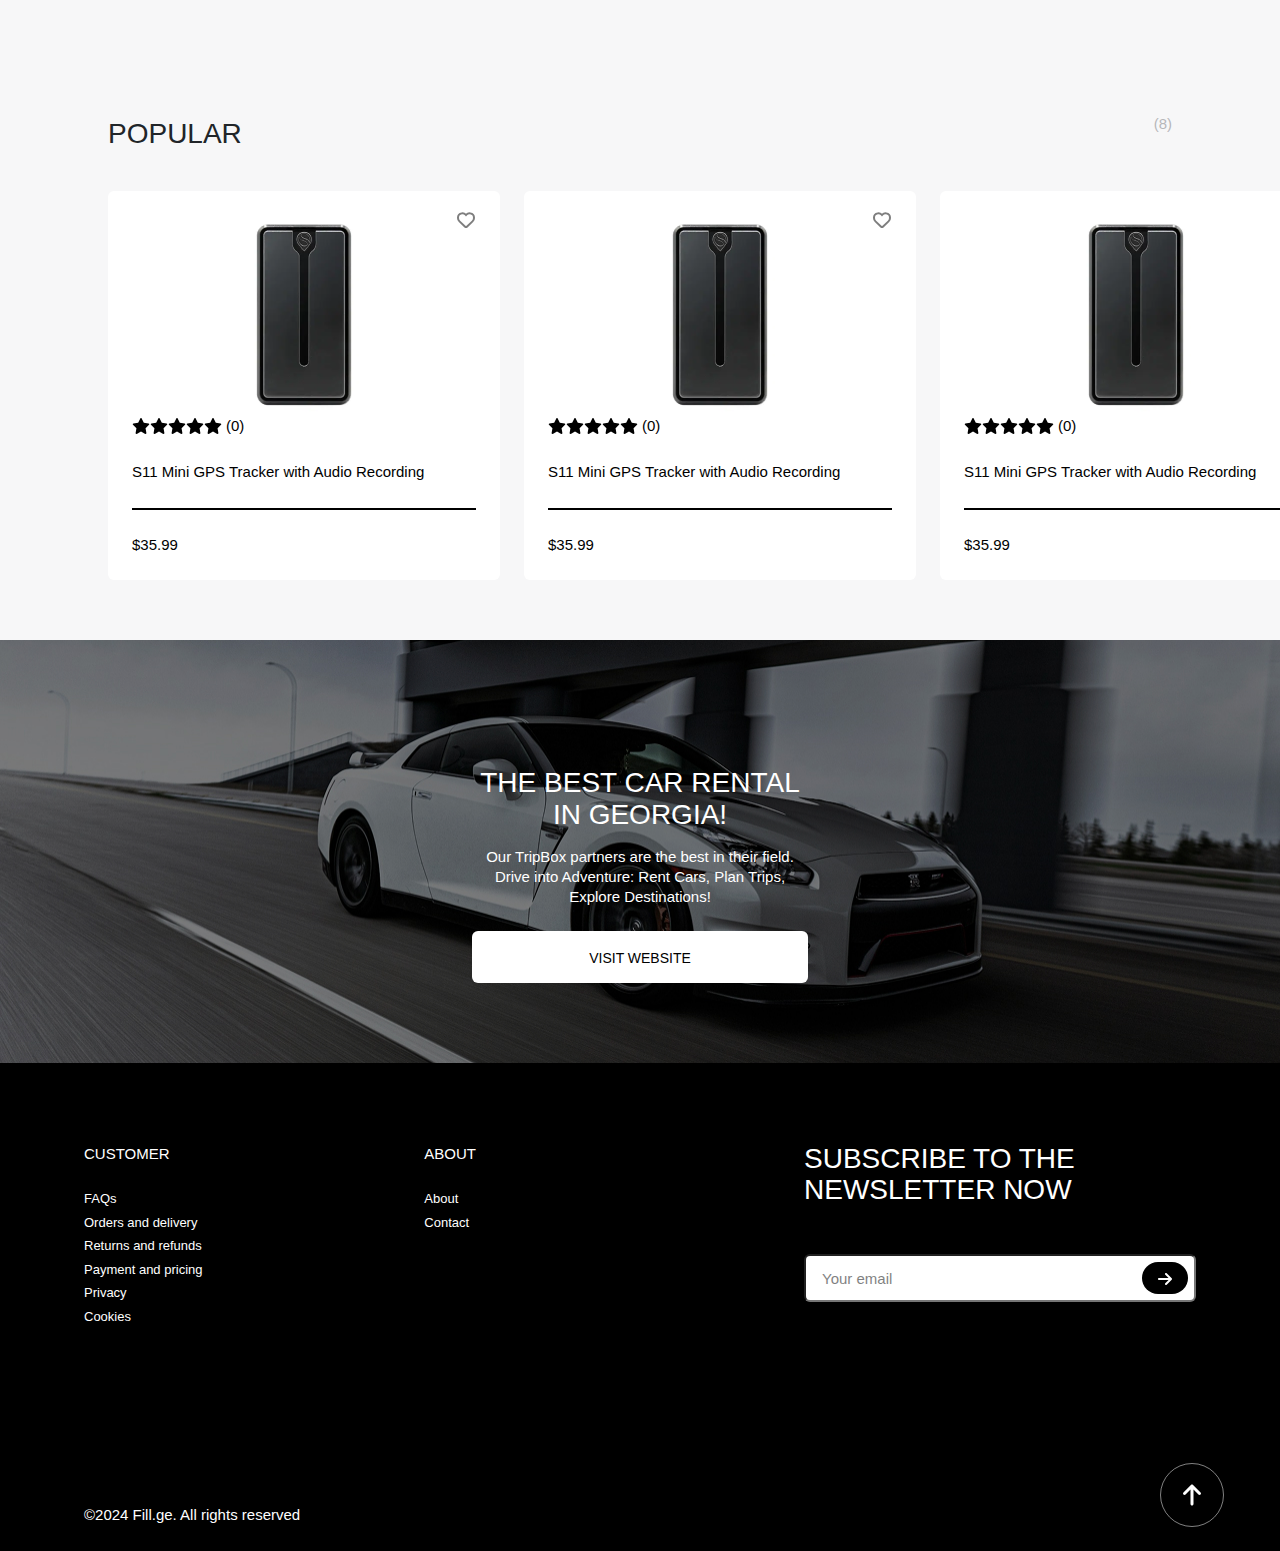
==== commit ecc1cc73: "Update" ====
--- a/home.html
+++ b/home.html
@@ -35,8 +35,28 @@
     </svg>
 
 
+    <!-- SVG Arrow -->
+    <svg display="none" xmlns="http://www.w3.org/2000/svg">
+        <symbol id="arrow" viewBox="0 0 32 32">
+
+            <path d="M8.70635 3.29373C8.31572 2.9031 7.68135 2.9031 7.29072 3.29373L1.29072 9.29373C0.900097 9.68435 0.900097 10.3187 1.29072 10.7094C1.68135 11.1 2.31572 11.1 2.70635 10.7094L8.0001 5.4156L13.2938 10.7062C13.6845 11.0969 14.3188 11.0969 14.7095 10.7062C15.1001 10.3156 15.1001 9.68123 14.7095 9.2906L8.70947 3.2906L8.70635 3.29373Z"/>
+
+        </symbol>
+    </svg>
+
+
     <div class="page">
         <header class="header">
+            <!-- Discount -->
+            <div class="discount">
+                <div class="container">
+                    <p>Get 10% OFF your first order! Use code: FIRST10 at checkout. Shop now!</p>
+                </div>
+                <button class="close">
+                    <span></span>
+                    <span></span>
+                </button>
+            </div>
             <div class="container">
                 <div class="header__top">
                     <div class="header__top_wrapper">
@@ -286,7 +306,7 @@
                             (8)
                         </div>
                     </div>
-                    <div class="you_may_also_like__row">
+                    <div class="you_may_also_like__row" id="popularSlider">
                         <div class="you_may_also_like__card">
                             <div class="you_may_also_like__card_img">
                                 <img src="assets/images/you_may_also_like/1.png" alt="">
@@ -312,7 +332,7 @@
                             </a>
                             <button class="you_may_also_like__card_wish">
                                 <svg>
-                                    <use xlink:href="#wish"></use>
+                                    <use xlink:href="#wishWithBackground"></use>
                                 </svg>
                             </button>
                         </div>
@@ -347,7 +367,7 @@
                             </a>
                             <button class="you_may_also_like__card_wish">
                                 <svg>
-                                    <use xlink:href="#wish"></use>
+                                    <use xlink:href="#wishWithBackground"></use>
                                 </svg>
                             </button>
                             <div class="you_may_also_like__card_sale">
@@ -382,7 +402,107 @@
                             </a>
                             <button class="you_may_also_like__card_wish">
                                 <svg>
-                                    <use xlink:href="#wish"></use>
+                                    <use xlink:href="#wishWithBackground"></use>
+                                </svg>
+                            </button>
+                        </div>
+            
+                        <div class="you_may_also_like__card">
+                            <div class="you_may_also_like__card_img">
+                                <img src="assets/images/you_may_also_like/1.png" alt="">
+                            </div>
+                            <a href="" class="you_may_also_like__card_info">
+                                <div class="you_may_also_like__card_rate">
+                                    <div class="you_may_also_like__card_stars">
+                                        <img src="assets/images/icons/star.svg" alt="">
+                                        <img src="assets/images/icons/star.svg" alt="">
+                                        <img src="assets/images/icons/star.svg" alt="">
+                                        <img src="assets/images/icons/star.svg" alt="">
+                                        <img src="assets/images/icons/star.svg" alt="">
+                                    </div>
+                                    <p>(0)</p>
+                                </div>
+                                <p class="you_may_also_like__card_title">
+                                    S11 Mini GPS Tracker with Audio Recording
+                                </p>
+                                <hr>
+                                <p class="you_may_also_like__card_price">
+                                    <span>$</span>35.99
+                                </p>
+                            </a>
+                            <button class="you_may_also_like__card_wish">
+                                <svg>
+                                    <use xlink:href="#wishWithBackground"></use>
+                                </svg>
+                            </button>
+                        </div>
+            
+                        <div class="you_may_also_like__card">
+                            <div class="you_may_also_like__card_img">
+                                <img src="assets/images/you_may_also_like/1.png" alt="">
+                            </div>
+                            <a href="" class="you_may_also_like__card_info">
+                                <div class="you_may_also_like__card_rate">
+                                    <div class="you_may_also_like__card_stars">
+                                        <img src="assets/images/icons/star.svg" alt="">
+                                        <img src="assets/images/icons/star.svg" alt="">
+                                        <img src="assets/images/icons/star.svg" alt="">
+                                        <img src="assets/images/icons/star.svg" alt="">
+                                        <img src="assets/images/icons/star.svg" alt="">
+                                    </div>
+                                    <p>(0)</p>
+                                </div>
+                                <p class="you_may_also_like__card_title">
+                                    S11 Mini GPS Tracker with Audio Recording
+                                </p>
+                                <hr>
+                                <div class="you_may_also_like__card_price_sale">
+                                    <p class="you_may_also_like__card_price old">
+                                        <span>$</span>35.99
+                                    </p>
+                                    <p class="you_may_also_like__card_price sale">
+                                        <span>$</span>20.99
+                                    </p>
+                                </div>
+                            </a>
+                            <button class="you_may_also_like__card_wish">
+                                <svg>
+                                    <use xlink:href="#wishWithBackground"></use>
+                                </svg>
+                            </button>
+                            <div class="you_may_also_like__card_sale">
+                                <a href="">
+                                    Sale
+                                </a>
+                            </div>
+                        </div>
+            
+                        <div class="you_may_also_like__card">
+                            <div class="you_may_also_like__card_img">
+                                <img src="assets/images/you_may_also_like/1.png" alt="">
+                            </div>
+                            <a href="" class="you_may_also_like__card_info">
+                                <div class="you_may_also_like__card_rate">
+                                    <div class="you_may_also_like__card_stars">
+                                        <img src="assets/images/icons/star.svg" alt="">
+                                        <img src="assets/images/icons/star.svg" alt="">
+                                        <img src="assets/images/icons/star.svg" alt="">
+                                        <img src="assets/images/icons/star.svg" alt="">
+                                        <img src="assets/images/icons/star.svg" alt="">
+                                    </div>
+                                    <p>(0)</p>
+                                </div>
+                                <p class="you_may_also_like__card_title">
+                                    S11 Mini GPS Tracker with Audio Recording
+                                </p>
+                                <hr>
+                                <p class="you_may_also_like__card_price">
+                                    <span>$</span>35.99
+                                </p>
+                            </a>
+                            <button class="you_may_also_like__card_wish">
+                                <svg>
+                                    <use xlink:href="#wishWithBackground"></use>
                                 </svg>
                             </button>
                         </div>
@@ -426,7 +546,7 @@
                             </a>
                             <button class="you_may_also_like__card_wish">
                                 <svg>
-                                    <use xlink:href="#wish"></use>
+                                    <use xlink:href="#wishWithBackground"></use>
                                 </svg>
                             </button>
                         </div>
@@ -456,7 +576,7 @@
                             </a>
                             <button class="you_may_also_like__card_wish">
                                 <svg>
-                                    <use xlink:href="#wish"></use>
+                                    <use xlink:href="#wishWithBackground"></use>
                                 </svg>
                             </button>
                         </div>
@@ -486,7 +606,7 @@
                             </a>
                             <button class="you_may_also_like__card_wish">
                                 <svg>
-                                    <use xlink:href="#wish"></use>
+                                    <use xlink:href="#wishWithBackground"></use>
                                 </svg>
                             </button>
                         </div>
@@ -584,8 +704,7 @@
                     <img src="assets/images/footer/icons/back.svg" alt="">
                 </a>
             </div>
-        </footer>
-    </div>
+        </footer>    </div>
 
     <!-- JQuery -->
     <script src="https://cdnjs.cloudflare.com/ajax/libs/jquery/3.6.1/jquery.min.js"
--- a/assets/css/style.min.css
+++ b/assets/css/style.min.css
@@ -374,6 +374,35 @@
   list-style-type: none;
 }
 
+.slick-arrow {
+  font-size: 0;
+  background: #000;
+  height: 48px;
+  position: absolute;
+  top: 50%;
+  border-radius: 6px;
+  width: 26px;
+  z-index: 1;
+}
+.slick-arrow svg {
+  width: 32px;
+  height: 24px;
+  transform: rotate(90deg);
+  position: absolute;
+  left: -8px;
+  top: 18px;
+  fill: #fff;
+}
+.slick-arrow.slick-next {
+  right: 0;
+}
+.slick-arrow.slick-prev {
+  transform: rotate(180deg);
+}
+.slick-arrow.slick-disabled {
+  display: none !important;
+}
+
 .header {
   background: #000;
 }
@@ -388,9 +417,14 @@
   height: 64px;
 }
 
+.wishlist_btn p span.yellow {
+  color: #ebeb47 !important;
+}
+
 .header__icon svg {
   width: 24px;
   height: 24px;
+  transform: translateY(20%);
   fill: #fff;
 }
 
@@ -1120,10 +1154,17 @@
 }
 
 .you_may_also_like__row {
+  margin-top: 24px;
+  display: flex;
+  justify-content: space-between;
+  gap: 24px;
+}
+.you_may_also_like__row:first-child {
   margin-top: 64px;
-  display: flex;
-  justify-content: space-between;
-  gap: 24px;
+}
+
+#popularSlider .slick-track {
+  display: flex;
 }
 
 .you_may_also_like__card {
@@ -1133,6 +1174,19 @@
   position: relative;
   color: #000;
 }
+.you_may_also_like__card.slick-slide {
+  margin-right: 12px;
+  margin-left: 12px;
+}
+.you_may_also_like__card.slick-slide:first-child {
+  margin-left: 0;
+}
+.you_may_also_like__card.slick-slide:last-child {
+  margin-right: 0;
+}
+.you_may_also_like__card.slick-slide img {
+  width: 100%;
+}
 .you_may_also_like__card:hover {
   color: #000;
 }
@@ -1152,6 +1206,7 @@
 
 .you_may_also_like__card_stars {
   margin-right: 4px;
+  display: flex;
 }
 
 .you_may_also_like__card_title {
@@ -1164,9 +1219,17 @@
 
 .you_may_also_like__card_wish {
   position: absolute;
-  top: 0;
-  right: 0;
-  padding: 20px;
+  top: 20px;
+  right: 20px;
+}
+.you_may_also_like__card_wish svg {
+  fill: none;
+  transition: all 0.5s ease;
+  stroke: #000;
+  stroke-width: 2px;
+  width: 60px;
+  height: 32px;
+  transform: translateX(50%);
 }
 
 .you_may_also_like__card_sale {
@@ -1195,4 +1258,85 @@
 }
 .you_may_also_like__card_price_sale .sale {
   color: #d92626;
+}
+
+.pagination {
+  margin-top: 40px;
+  font-size: 13px;
+  margin-bottom: 80px;
+}
+.pagination p {
+  margin-top: 24px;
+  text-align: center;
+}
+
+.pagination__main {
+  display: flex;
+  justify-content: space-between;
+}
+
+.pagination__links a {
+  font-size: 40px;
+  text-transform: uppercase;
+  color: #9a9a9a;
+}
+.pagination__links a.active {
+  color: #000;
+}
+.pagination__links a:hover {
+  color: #000;
+}
+
+.pagination__arrows button {
+  border-radius: 6px;
+  width: 58px;
+  height: 48px;
+  background: #000;
+  margin-right: 10px;
+  border: 1px solid #000;
+}
+.pagination__arrows button svg {
+  width: 32px;
+  height: 100%;
+  transform: translateX(-25%) translateY(20%) rotate(90deg);
+  fill: #fff;
+}
+.pagination__arrows button:last-child {
+  margin-right: 0;
+}
+.pagination__arrows button.prev {
+  background: #fff;
+  border: 1px solid #d1d1d1;
+}
+.pagination__arrows button.prev svg {
+  fill: #000;
+  transform: translateX(25%) translateY(-16%) rotate(-90deg);
+}
+
+.discount {
+  padding: 8px 0;
+  background: #ebeb47;
+  width: 100%;
+  display: flex;
+  padding-right: 30px;
+  font-size: 15px;
+  text-align: center;
+  color: #000;
+  align-items: center;
+}
+.discount .close span {
+  width: 16px;
+  height: 2px;
+  display: block;
+  background-color: black;
+  border-radius: 2px;
+}
+.discount .close span:first-child {
+  transform: rotate(45deg) translate(1px, 0px);
+}
+.discount .close span:last-child {
+  transform: rotate(-45deg) translate(1px, 0px);
+}
+.discount.none {
+  display: none;
 }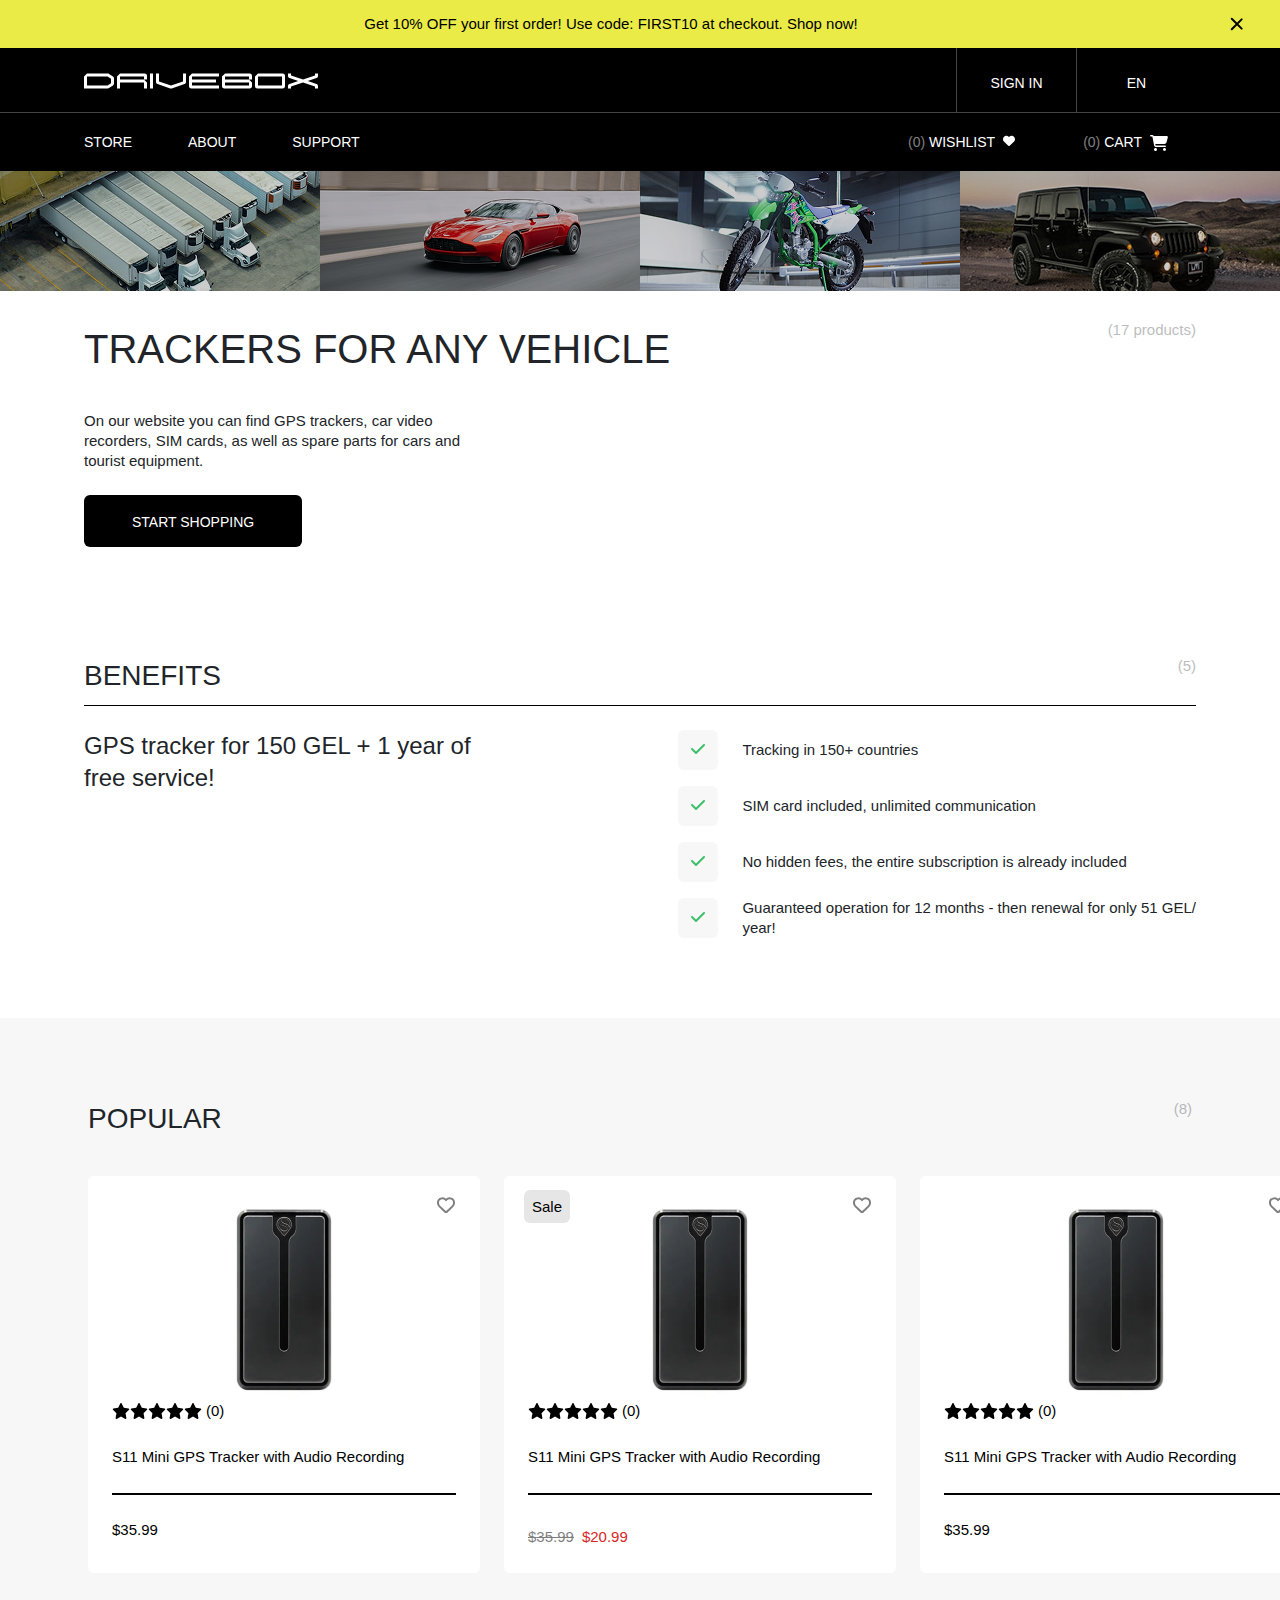
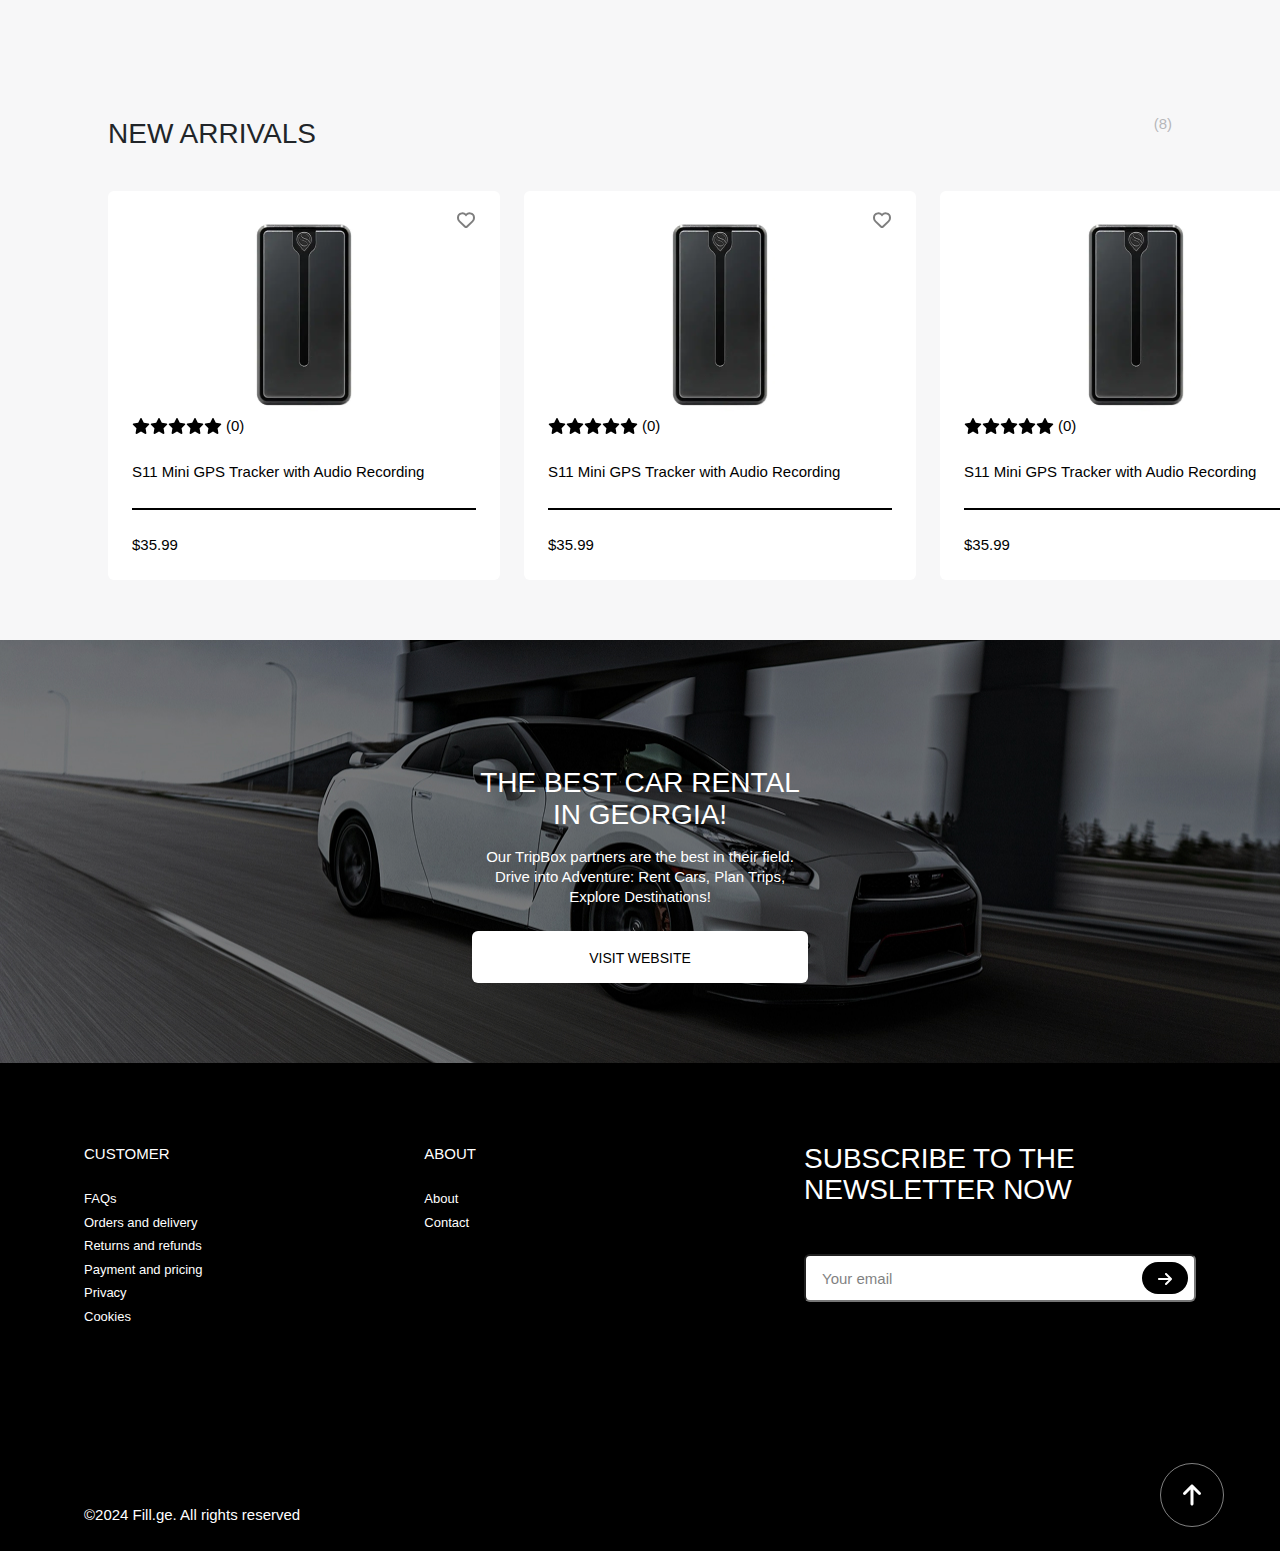
==== commit 40bf173f: "Add files via upload" ====
--- a/home.html
+++ b/home.html
@@ -194,32 +194,66 @@
         </header>
         <main class="main">
             
-            <div class="carousel">
-                <div class="carousel__wrapper">
-                    <a href="">
-                        <img src="assets/images/main_carousel/1.jpg" alt="">
-                    </a>
-                    <a href="">
-                        <img src="assets/images/main_carousel/2.jpg" alt="">
-                    </a>
-                    <a href="">
-                        <img src="assets/images/main_carousel/3.jpg" alt="">
-                    </a>
-                    <a href="">
-                        <img src="assets/images/main_carousel/4.jpg" alt="">
-                    </a>
-                    <a href="">
-                        <img src="assets/images/main_carousel/1.jpg" alt="">
-                    </a>
-                    <a href="">
-                        <img src="assets/images/main_carousel/2.jpg" alt="">
-                    </a>
-                    <a href="">
-                        <img src="assets/images/main_carousel/3.jpg" alt="">
-                    </a>
-                    <a href="">
-                        <img src="assets/images/main_carousel/4.jpg" alt="">
-                    </a>
+            <div class="carousel" >
+                <div class="carousel__wrapper" id="homeSlider">
+                    <div>
+                        <a href="">
+                            <img src="assets/images/main_carousel/1.jpg" alt="">
+                        </a>
+                    </div>
+                    <div>
+                        <a href="">
+                            <img src="assets/images/main_carousel/2.jpg" alt="">
+                        </a>
+                    </div>
+            
+                    <div>
+                        <a href="">
+                            <img src="assets/images/main_carousel/3.jpg" alt="">
+                        </a>
+                    </div>
+            
+                    <div>
+                        <a href="">
+                            <img src="assets/images/main_carousel/4.jpg" alt="">
+                        </a>
+                    </div>
+            
+                    <div>
+                        <a href="">
+                            <img src="assets/images/main_carousel/1.jpg" alt="">
+                        </a>
+                    </div>
+            
+                    <div>
+                        <a href="">
+                            <img src="assets/images/main_carousel/2.jpg" alt="">
+                        </a>
+                    </div>
+            
+                    <div>
+                        <a href="">
+                            <img src="assets/images/main_carousel/3.jpg" alt="">
+                        </a>
+                    </div>
+            
+                    <div>
+                        <a href="">
+                            <img src="assets/images/main_carousel/4.jpg" alt="">
+                        </a>
+                    </div>
+            
+                    <div>
+                        <a href="">
+                            <img src="assets/images/main_carousel/1.jpg" alt="">
+                        </a>
+                    </div>
+            
+                    <div>
+                        <a href="">
+                            <img src="assets/images/main_carousel/2.jpg" alt="">
+                        </a>
+                    </div>
                 </div>
             </div>
             
@@ -514,13 +548,103 @@
                 <div class="container">
                     <div class="intro__title">
                         <h2>
-                            Popular
+                            New arrivals
                         </h2>
                         <div class="intro__quantity">
                             (8)
                         </div>
                     </div>
-                    <div class="you_may_also_like__row">
+                    <div class="you_may_also_like__row" id="newArrivalsSlider">
+                        <div class="you_may_also_like__card">
+                            <div class="you_may_also_like__card_img">
+                                <img src="assets/images/you_may_also_like/1.png" alt="">
+                            </div>
+                            <a href="" class="you_may_also_like__card_info">
+                                <div class="you_may_also_like__card_rate">
+                                    <div class="you_may_also_like__card_stars">
+                                        <img src="assets/images/icons/star.svg" alt="">
+                                        <img src="assets/images/icons/star.svg" alt="">
+                                        <img src="assets/images/icons/star.svg" alt="">
+                                        <img src="assets/images/icons/star.svg" alt="">
+                                        <img src="assets/images/icons/star.svg" alt="">
+                                    </div>
+                                    <p>(0)</p>
+                                </div>
+                                <p class="you_may_also_like__card_title">
+                                    S11 Mini GPS Tracker with Audio Recording
+                                </p>
+                                <hr>
+                                <p class="you_may_also_like__card_price">
+                                    <span>$</span>35.99
+                                </p>
+                            </a>
+                            <button class="you_may_also_like__card_wish">
+                                <svg>
+                                    <use xlink:href="#wishWithBackground"></use>
+                                </svg>
+                            </button>
+                        </div>
+            
+                        <div class="you_may_also_like__card">
+                            <div class="you_may_also_like__card_img">
+                                <img src="assets/images/you_may_also_like/1.png" alt="">
+                            </div>
+                            <a href="" class="you_may_also_like__card_info">
+                                <div class="you_may_also_like__card_rate">
+                                    <div class="you_may_also_like__card_stars">
+                                        <img src="assets/images/icons/star.svg" alt="">
+                                        <img src="assets/images/icons/star.svg" alt="">
+                                        <img src="assets/images/icons/star.svg" alt="">
+                                        <img src="assets/images/icons/star.svg" alt="">
+                                        <img src="assets/images/icons/star.svg" alt="">
+                                    </div>
+                                    <p>(0)</p>
+                                </div>
+                                <p class="you_may_also_like__card_title">
+                                    S11 Mini GPS Tracker with Audio Recording
+                                </p>
+                                <hr>
+                                <p class="you_may_also_like__card_price">
+                                    <span>$</span>35.99
+                                </p>
+                            </a>
+                            <button class="you_may_also_like__card_wish">
+                                <svg>
+                                    <use xlink:href="#wishWithBackground"></use>
+                                </svg>
+                            </button>
+                        </div>
+            
+                        <div class="you_may_also_like__card">
+                            <div class="you_may_also_like__card_img">
+                                <img src="assets/images/you_may_also_like/1.png" alt="">
+                            </div>
+                            <a href="" class="you_may_also_like__card_info">
+                                <div class="you_may_also_like__card_rate">
+                                    <div class="you_may_also_like__card_stars">
+                                        <img src="assets/images/icons/star.svg" alt="">
+                                        <img src="assets/images/icons/star.svg" alt="">
+                                        <img src="assets/images/icons/star.svg" alt="">
+                                        <img src="assets/images/icons/star.svg" alt="">
+                                        <img src="assets/images/icons/star.svg" alt="">
+                                    </div>
+                                    <p>(0)</p>
+                                </div>
+                                <p class="you_may_also_like__card_title">
+                                    S11 Mini GPS Tracker with Audio Recording
+                                </p>
+                                <hr>
+                                <p class="you_may_also_like__card_price">
+                                    <span>$</span>35.99
+                                </p>
+                            </a>
+                            <button class="you_may_also_like__card_wish">
+                                <svg>
+                                    <use xlink:href="#wishWithBackground"></use>
+                                </svg>
+                            </button>
+                        </div>
+            
                         <div class="you_may_also_like__card">
                             <div class="you_may_also_like__card_img">
                                 <img src="assets/images/you_may_also_like/1.png" alt="">
--- a/assets/css/style.min.css
+++ b/assets/css/style.min.css
@@ -380,6 +380,7 @@
   height: 48px;
   position: absolute;
   top: 50%;
+  transform: translateY(-75%);
   border-radius: 6px;
   width: 26px;
   z-index: 1;
@@ -613,7 +614,6 @@
 }
 .carousel__wrapper a {
   display: inline-block;
-  max-width: 320px;
 }
 .carousel__wrapper a img {
   max-width: 320px;
@@ -1163,7 +1163,8 @@
   margin-top: 64px;
 }
 
-#popularSlider .slick-track {
+#popularSlider .slick-track,
+#newArrivalsSlider .slick-track {
   display: flex;
 }
 
@@ -1260,6 +1261,78 @@
   color: #d92626;
 }
 
+.filters {
+  padding-top: 48px;
+  display: flex;
+  justify-content: space-between;
+}
+
+.filters__tabs .filters__tab {
+  border-radius: 100px;
+  padding: 8px 16px;
+  width: 118px;
+  height: 32px;
+  background: #fff;
+  font-size: 13px;
+  text-align: center;
+  line-height: 1.3;
+  color: #444;
+  transition: all 0.3s ease;
+}
+.filters__tabs .filters__tab.active {
+  color: #fff;
+  background: #000;
+}
+.filters__tabs .filters__tab:hover {
+  color: #fff;
+  background: #000;
+}
+
+.filters__select {
+  position: relative;
+}
+
+.filters__select_main {
+  cursor: pointer;
+  font-size: 13px;
+  color: #444;
+  display: flex;
+  align-items: center;
+}
+.filters__select_main img {
+  margin-right: 8px;
+  transform: rotate(180deg);
+  transition: all 0.3s ease;
+}
+.filters__select_main.active img {
+  transform: rotate(0);
+}
+
+.filters__select_menu {
+  display: none;
+  position: absolute;
+  top: 28px;
+  left: 0;
+  z-index: 9;
+  background: #fff;
+  box-shadow: 0 5px 30px -5px rgba(20, 20, 20, 0.1);
+  border-radius: 8px;
+}
+
+.filters__select_menu_item {
+  color: #000;
+  padding: 16px;
+  border-bottom: 1px solid #d1d1d1;
+  cursor: pointer;
+}
+.filters__select_menu_item:last-child {
+  border-bottom: 0;
+}
+.filters__select_menu_item.disabled {
+  opacity: 0.5;
+  pointer-events: none;
+}
+
 .pagination {
   margin-top: 40px;
   font-size: 13px;
